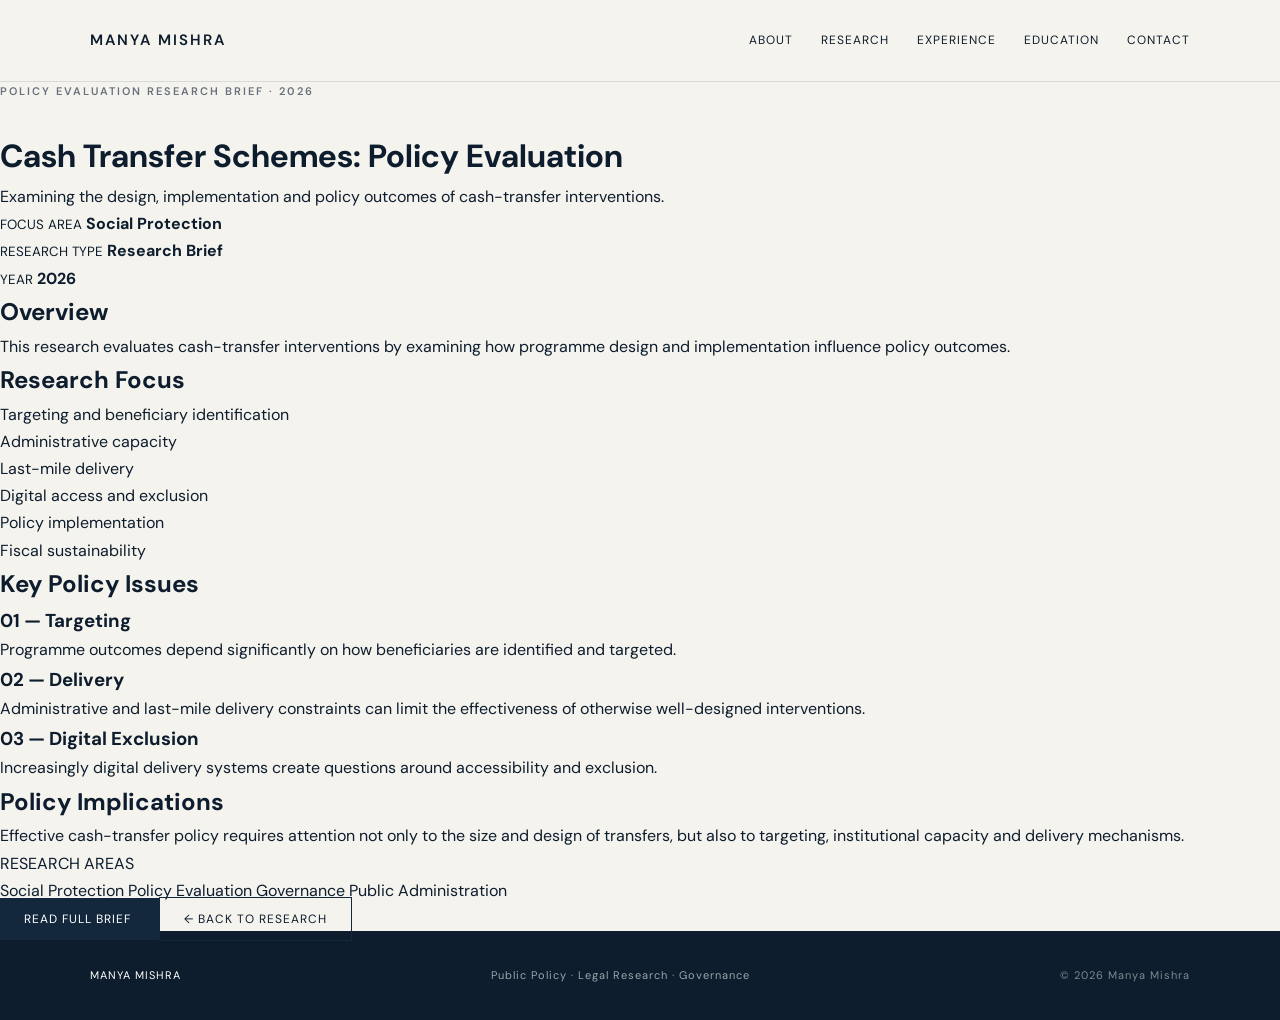
==== cash-transfers.html @ 199c8cf0 "Create cash-transfers.html" ====
<!DOCTYPE html>
<html lang="en">

<head>
    <meta charset="UTF-8">
    <meta name="viewport" content="width=device-width, initial-scale=1.0">

    <title>Cash Transfer Schemes | Manya Mishra</title>

    <link rel="stylesheet" href="policy.css">
</head>

<body>

<nav class="navbar">

    <a href="index.html" class="logo">
        MANYA MISHRA
    </a>

    <div class="nav-links">
        <a href="index.html#about">About</a>
        <a href="index.html#research">Research</a>
        <a href="index.html#experience">Experience</a>
        <a href="index.html#education">Education</a>
        <a href="index.html#contact">Contact</a>
    </div>

</nav>


<main class="research-page">

    <header class="research-hero">

        <p class="eyebrow">
            POLICY EVALUATION RESEARCH BRIEF · 2026
        </p>

        <h1>
            Cash Transfer Schemes:
            <span>Policy Evaluation</span>
        </h1>

        <p class="research-subtitle">
            Examining the design, implementation and policy outcomes
            of cash-transfer interventions.
        </p>

        <div class="research-meta">

            <div>
                <small>FOCUS AREA</small>
                <strong>Social Protection</strong>
            </div>

            <div>
                <small>RESEARCH TYPE</small>
                <strong>Research Brief</strong>
            </div>

            <div>
                <small>YEAR</small>
                <strong>2026</strong>
            </div>

        </div>

    </header>


    <section class="research-content">

        <div class="research-main">

            <h2>Overview</h2>

            <p>
                This research evaluates cash-transfer interventions
                by examining how programme design and implementation
                influence policy outcomes.
            </p>

            <h2>Research Focus</h2>

            <ul>
                <li>Targeting and beneficiary identification</li>
                <li>Administrative capacity</li>
                <li>Last-mile delivery</li>
                <li>Digital access and exclusion</li>
                <li>Policy implementation</li>
                <li>Fiscal sustainability</li>
            </ul>


            <h2>Key Policy Issues</h2>

            <div class="finding-box">
                <h3>01 — Targeting</h3>
                <p>
                    Programme outcomes depend significantly on how
                    beneficiaries are identified and targeted.
                </p>
            </div>

            <div class="finding-box">
                <h3>02 — Delivery</h3>
                <p>
                    Administrative and last-mile delivery constraints
                    can limit the effectiveness of otherwise well-designed
                    interventions.
                </p>
            </div>

            <div class="finding-box">
                <h3>03 — Digital Exclusion</h3>
                <p>
                    Increasingly digital delivery systems create questions
                    around accessibility and exclusion.
                </p>
            </div>


            <h2>Policy Implications</h2>

            <p>
                Effective cash-transfer policy requires attention not only
                to the size and design of transfers, but also to targeting,
                institutional capacity and delivery mechanisms.
            </p>

        </div>


        <aside class="research-sidebar">

            <p class="sidebar-label">
                RESEARCH AREAS
            </p>

            <span>Social Protection</span>
            <span>Policy Evaluation</span>
            <span>Governance</span>
            <span>Public Administration</span>

            <div class="research-actions">

                <a href="Cash-Transfer-Schemes.pdf"
                   target="_blank"
                   class="button dark">
                    Read Full Brief
                </a>

                <a href="index.html#research"
                   class="button outline">
                    ← Back to Research
                </a>

            </div>

        </aside>

    </section>

</main>


<footer>

    <div>MANYA MISHRA</div>

    <p>
        Public Policy · Legal Research · Governance
    </p>

    <span>© 2026 Manya Mishra</span>

</footer>

</body>
</html>
---- policy.css ----
@import url('https://fonts.googleapis.com/css2?family=DM+Sans:wght@400;500;600&family=Libre+Baskerville:wght@400;700&display=swap');

:root {
    --navy: #14283d;
    --navy-dark: #0d1d2d;
    --cream: #f5f3ee;
    --white: #ffffff;
    --grey: #68727d;
    --border: #d9d9d5;
    --light: #eeece7;
}

* {
    margin: 0;
    padding: 0;
    box-sizing: border-box;
}

html {
    scroll-behavior: smooth;
}

body {
    background: var(--cream);
    color: var(--navy-dark);
    font-family: "DM Sans", sans-serif;
    line-height: 1.7;
}

a {
    color: inherit;
}

.navbar {
    height: 82px;
    padding: 0 7%;
    display: flex;
    justify-content: space-between;
    align-items: center;
    border-bottom: 1px solid var(--border);
    background: rgba(245, 243, 238, 0.97);
    position: sticky;
    top: 0;
    z-index: 100;
}

.logo {
    text-decoration: none;
    font-size: 15px;
    font-weight: 600;
    letter-spacing: 2px;
}

.nav-links {
    display: flex;
    gap: 28px;
}

.nav-links a {
    text-decoration: none;
    font-size: 12px;
    text-transform: uppercase;
    letter-spacing: 1px;
}

.nav-links a:hover {
    color: var(--grey);
}


/* HERO */

.hero {
    min-height: 88vh;
    padding: 100px 7%;
    display: grid;
    grid-template-columns: 1fr 300px;
    gap: 80px;
    align-items: center;
    background: var(--cream);
}

.eyebrow {
    font-size: 11px;
    letter-spacing: 2px;
    font-weight: 600;
    color: var(--grey);
    margin-bottom: 28px;
}

.hero h1 {
    font-family: "Libre Baskerville", serif;
    font-size: clamp(65px, 9vw, 125px);
    line-height: 0.92;
    font-weight: 400;
    letter-spacing: -5px;
}

.hero h1 span {
    color: var(--navy);
}

.hero-title {
    margin-top: 38px;
    font-size: 17px;
    font-weight: 500;
}

.hero-description {
    max-width: 620px;
    margin-top: 15px;
    color: var(--grey);
    font-size: 17px;
}

.hero-buttons {
    display: flex;
    gap: 12px;
    margin-top: 35px;
}

.button {
    padding: 13px 24px;
    text-decoration: none;
    font-size: 12px;
    text-transform: uppercase;
    letter-spacing: 1px;
    transition: 0.2s;
}

.button.dark {
    background: var(--navy);
    color: white;
}

.button.dark:hover {
    background: var(--navy-dark);
}

.button.outline {
    border: 1px solid var(--navy);
}

.button.outline:hover {
    background: var(--navy);
    color: white;
}

.hero-side {
    border-left: 1px solid var(--border);
    padding-left: 30px;
}

.hero-side p {
    font-size: 10px;
    letter-spacing: 2px;
    color: var(--grey);
    margin-bottom: 22px;
}

.hero-side span {
    display: block;
    font-family: "Libre Baskerville", serif;
    font-size: 17px;
    margin-bottom: 12px;
}


/* SECTIONS */

.section {
    padding: 110px 7%;
}

.light-section {
    background: var(--light);
}

.section-heading {
    display: grid;
    grid-template-columns: 60px 1fr;
    gap: 25px;
    margin-bottom: 70px;
}

.section-heading span {
    color: var(--grey);
    font-size: 12px;
    padding-top: 12px;
}

.section-heading h2 {
    font-family: "Libre Baskerville", serif;
    font-size: clamp(35px, 5vw, 60px);
    font-weight: 400;
    line-height: 1.15;
}


/* ABOUT */

.about-content {
    display: grid;
    grid-template-columns: 1fr 1fr;
    gap: 100px;
    max-width: 1100px;
}

.large-text {
    font-family: "Libre Baskerville", serif;
    font-size: 27px;
    line-height: 1.5;
}

.about-text p {
    margin-bottom: 25px;
    color: var(--grey);
}


/* RESEARCH */

.research-grid {
    display: grid;
    grid-template-columns: repeat(3, 1fr);
    gap: 30px;
}

.research-card {
    border-top: 2px solid var(--navy);
    padding: 25px 0;
}

.card-number {
    font-family: "Libre Baskerville", serif;
    color: var(--grey);
    font-size: 14px;
    margin-bottom: 25px;
}

.card-category {
    color: var(--grey);
    font-size: 10px;
    letter-spacing: 1.5px;
    margin-bottom: 15px;
}

.research-card h3 {
    font-family: "Libre Baskerville", serif;
    font-size: 24px;
    font-weight: 400;
    line-height: 1.35;
    margin-bottom: 20px;
}

.research-card p:last-child {
    color: var(--grey);
    font-size: 14px;
}

.research-note {
    border-top: 1px solid var(--border);
    margin-top: 70px;
    padding-top: 25px;
    color: var(--grey);
    font-size: 14px;
}


/* EXPERIENCE */

.experience-item {
    display: grid;
    grid-template-columns: 200px 1fr;
    max-width: 1050px;
    border-top: 1px solid var(--border);
    padding: 35px 0;
}

.experience-date {
    font-size: 11px;
    letter-spacing: 1px;
    color: var(--grey);
}

.experience-type {
    font-size: 10px;
    letter-spacing: 1.5px;
    color: var(--grey);
}

.experience-main h3 {
    font-family: "Libre Baskerville", serif;
    font-size: 30px;
    font-weight: 400;
    margin-top: 8px;
}

.role {
    color: var(--grey);
    margin-bottom: 25px;
}

.experience-main ul {
    padding-left: 20px;
    color: var(--grey);
}

.experience-main li {
    margin-bottom: 10px;
}


/* EDUCATION */

.education-list {
    max-width: 1100px;
}

.education-item {
    display: grid;
    grid-template-columns: 200px 1fr;
    border-top: 1px solid var(--border);
    padding: 35px 0;
}

.education-year {
    color: var(--grey);
    font-size: 12px;
}

.education-item h3 {
    font-family: "Libre Baskerville", serif;
    font-weight: 400;
    font-size: 25px;
}

.education-item p {
    margin: 7px 0;
}

.education-item small {
    color: var(--grey);
}


/* INTERESTS */

.interest-grid {
    display: grid;
    grid-template-columns: repeat(2, 1fr);
    max-width: 900px;
}

.interest-grid div {
    padding: 22px 0;
    border-top: 1px solid var(--border);
    font-family: "Libre Baskerville", serif;
    font-size: 19px;
}


/* STATEMENT */

.statement-section {
    background: var(--navy);
    color: white;
    padding: 120px 7%;
}

.statement-section .eyebrow {
    color: #aeb8c2;
}

.statement-section h2 {
    max-width: 900px;
    font-family: "Libre Baskerville", serif;
    font-size: clamp(35px, 5vw, 65px);
    font-weight: 400;
    line-height: 1.25;
}


/* CONTACT */

.contact-section {
    min-height: 70vh;
}

.contact-content {
    max-width: 800px;
}

.contact-content > p {
    font-family: "Libre Baskerville", serif;
    font-size: 25px;
    line-height: 1.6;
}

.contact-links {
    display: flex;
    flex-direction: column;
    gap: 12px;
    margin-top: 40px;
}

.contact-links a {
    width: fit-content;
    text-decoration: none;
    border-bottom: 1px solid var(--navy);
    padding-bottom: 3px;
}

.contact-links a:hover {
    color: var(--grey);
}


/* FOOTER */

footer {
    background: var(--navy-dark);
    color: white;
    padding: 35px 7%;
    display: flex;
    justify-content: space-between;
    align-items: center;
    font-size: 11px;
    letter-spacing: 1px;
}

footer p {
    color: #9ba5ae;
}

footer span {
    color: #7f8992;
}


/* MOBILE */

@media (max-width: 800px) {

    .navbar {
        padding: 0 6%;
    }

    .nav-links {
        display: none;
    }

    .hero {
        grid-template-columns: 1fr;
        padding: 80px 6%;
        gap: 60px;
    }

    .hero h1 {
        font-size: 70px;
    }

    .hero-side {
        border-left: none;
        border-top: 1px solid var(--border);
        padding-left: 0;
        padding-top: 25px;
    }

    .section {
        padding: 80px 6%;
    }

    .about-content {
        grid-template-columns: 1fr;
        gap: 40px;
    }

    .research-grid {
        grid-template-columns: 1fr;
        gap: 50px;
    }

    .experience-item,
    .education-item {
        grid-template-columns: 1fr;
        gap: 15px;
    }

    .interest-grid {
        grid-template-columns: 1fr;
    }

    footer {
        flex-direction: column;
        align-items: flex-start;
        gap: 10px;
    }
}
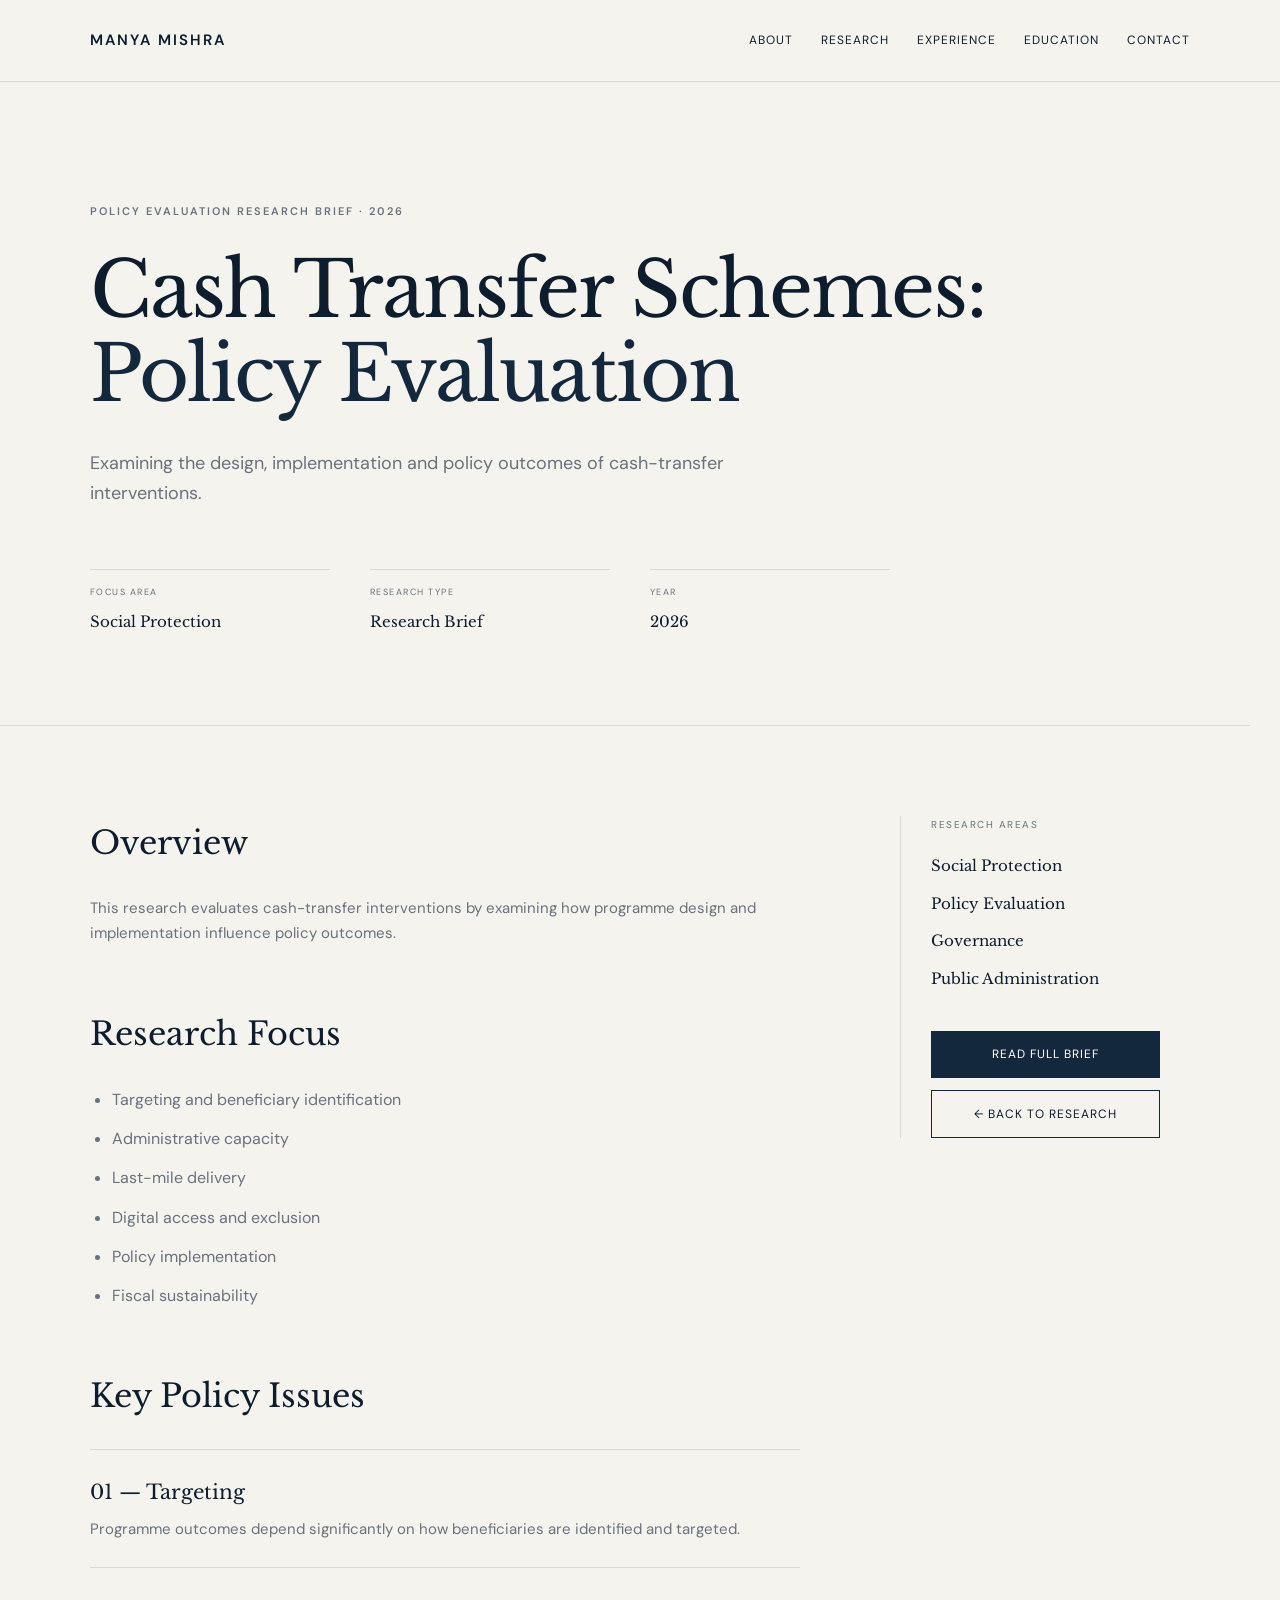
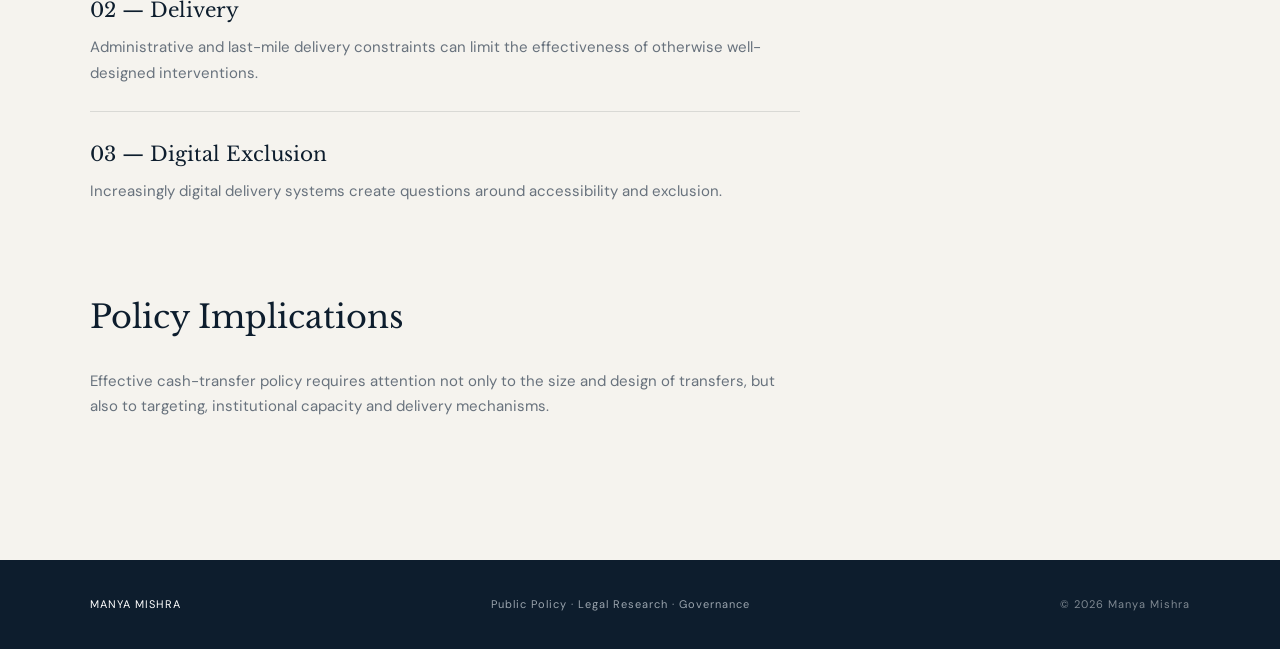
==== commit df3ad225: "Update cash-transfers.html" ====
--- a/cash-transfers.html
+++ b/cash-transfers.html
@@ -145,7 +145,7 @@
 
             <div class="research-actions">
 
-                <a href="Cash-Transfer-Schemes.pdf"
+                <a href="Cash-Transfer-Policy-Breif.pdf"
                    target="_blank"
                    class="button dark">
                     Read Full Brief
--- a/policy.css
+++ b/policy.css
@@ -10,6 +10,11 @@
     --light: #eeece7;
 }
 
+
+/* =========================
+   GLOBAL
+========================= */
+
 * {
     margin: 0;
     padding: 0;
@@ -30,6 +35,11 @@
 a {
     color: inherit;
 }
+
+
+/* =========================
+   NAVIGATION
+========================= */
 
 .navbar {
     height: 82px;
@@ -68,7 +78,9 @@
 }
 
 
-/* HERO */
+/* =========================
+   HERO
+========================= */
 
 .hero {
     min-height: 88vh;
@@ -119,6 +131,11 @@
     margin-top: 35px;
 }
 
+
+/* =========================
+   BUTTONS
+========================= */
+
 .button {
     padding: 13px 24px;
     text-decoration: none;
@@ -146,6 +163,11 @@
     color: white;
 }
 
+
+/* =========================
+   HERO SIDE
+========================= */
+
 .hero-side {
     border-left: 1px solid var(--border);
     padding-left: 30px;
@@ -166,7 +188,9 @@
 }
 
 
-/* SECTIONS */
+/* =========================
+   GENERAL SECTIONS
+========================= */
 
 .section {
     padding: 110px 7%;
@@ -197,7 +221,9 @@
 }
 
 
-/* ABOUT */
+/* =========================
+   ABOUT
+========================= */
 
 .about-content {
     display: grid;
@@ -218,44 +244,85 @@
 }
 
 
-/* RESEARCH */
-
-.research-grid {
+/* =========================
+   SELECTED RESEARCH
+========================= */
+
+.projects-grid {
     display: grid;
     grid-template-columns: repeat(3, 1fr);
     gap: 30px;
 }
 
-.research-card {
+.project-card {
     border-top: 2px solid var(--navy);
-    padding: 25px 0;
-}
-
-.card-number {
+    padding: 25px 0 30px;
+    display: flex;
+    flex-direction: column;
+    min-height: 390px;
+}
+
+.project-number {
     font-family: "Libre Baskerville", serif;
     color: var(--grey);
     font-size: 14px;
-    margin-bottom: 25px;
-}
-
-.card-category {
+    margin-bottom: 22px;
+}
+
+.project-type {
     color: var(--grey);
     font-size: 10px;
     letter-spacing: 1.5px;
+    text-transform: uppercase;
     margin-bottom: 15px;
 }
 
-.research-card h3 {
+.project-card h3 {
     font-family: "Libre Baskerville", serif;
     font-size: 24px;
     font-weight: 400;
     line-height: 1.35;
-    margin-bottom: 20px;
-}
-
-.research-card p:last-child {
+    margin-bottom: 18px;
+}
+
+.project-card > p:not(.project-type) {
     color: var(--grey);
     font-size: 14px;
+    line-height: 1.7;
+    margin-bottom: 22px;
+}
+
+.project-tags {
+    display: flex;
+    flex-wrap: wrap;
+    gap: 8px;
+    margin-top: auto;
+    margin-bottom: 22px;
+}
+
+.project-tags span {
+    border: 1px solid var(--border);
+    padding: 5px 9px;
+    font-size: 9px;
+    letter-spacing: 1px;
+    text-transform: uppercase;
+    color: var(--grey);
+}
+
+.project-link {
+    width: fit-content;
+    text-decoration: none;
+    font-size: 11px;
+    letter-spacing: 1px;
+    text-transform: uppercase;
+    border-bottom: 1px solid var(--navy);
+    padding-bottom: 3px;
+    transition: 0.2s;
+}
+
+.project-link:hover {
+    color: var(--grey);
+    border-color: var(--grey);
 }
 
 .research-note {
@@ -267,7 +334,9 @@
 }
 
 
-/* EXPERIENCE */
+/* =========================
+   EXPERIENCE
+========================= */
 
 .experience-item {
     display: grid;
@@ -311,7 +380,9 @@
 }
 
 
-/* EDUCATION */
+/* =========================
+   EDUCATION
+========================= */
 
 .education-list {
     max-width: 1100px;
@@ -344,7 +415,9 @@
 }
 
 
-/* INTERESTS */
+/* =========================
+   INTERESTS
+========================= */
 
 .interest-grid {
     display: grid;
@@ -360,7 +433,9 @@
 }
 
 
-/* STATEMENT */
+/* =========================
+   STATEMENT
+========================= */
 
 .statement-section {
     background: var(--navy);
@@ -381,7 +456,9 @@
 }
 
 
-/* CONTACT */
+/* =========================
+   CONTACT
+========================= */
 
 .contact-section {
     min-height: 70vh;
@@ -416,7 +493,9 @@
 }
 
 
-/* FOOTER */
+/* =========================
+   FOOTER
+========================= */
 
 footer {
     background: var(--navy-dark);
@@ -438,9 +517,177 @@
 }
 
 
-/* MOBILE */
+/* ==================================================
+   INDIVIDUAL RESEARCH PROJECT PAGES
+================================================== */
+
+.research-page {
+    background: var(--cream);
+}
+
+
+/* Research page hero */
+
+.research-hero {
+    padding: 120px 7% 90px;
+    border-bottom: 1px solid var(--border);
+    max-width: 1250px;
+}
+
+.research-hero h1 {
+    max-width: 1000px;
+    font-family: "Libre Baskerville", serif;
+    font-size: clamp(42px, 6vw, 78px);
+    line-height: 1.1;
+    font-weight: 400;
+    letter-spacing: -2px;
+}
+
+.research-hero h1 span {
+    color: var(--navy);
+}
+
+.research-subtitle {
+    max-width: 700px;
+    margin-top: 30px;
+    color: var(--grey);
+    font-size: 18px;
+}
+
+
+/* Research metadata */
+
+.research-meta {
+    display: grid;
+    grid-template-columns: repeat(3, 1fr);
+    max-width: 800px;
+    margin-top: 60px;
+    gap: 40px;
+}
+
+.research-meta div {
+    border-top: 1px solid var(--border);
+    padding-top: 15px;
+}
+
+.research-meta small {
+    display: block;
+    color: var(--grey);
+    font-size: 9px;
+    letter-spacing: 1.5px;
+    margin-bottom: 8px;
+}
+
+.research-meta strong {
+    font-family: "Libre Baskerville", serif;
+    font-size: 15px;
+    font-weight: 400;
+}
+
+
+/* Research content */
+
+.research-content {
+    display: grid;
+    grid-template-columns: minmax(0, 760px) 260px;
+    gap: 100px;
+    padding: 90px 7% 120px;
+    max-width: 1250px;
+}
+
+.research-main h2 {
+    font-family: "Libre Baskerville", serif;
+    font-size: 32px;
+    font-weight: 400;
+    margin: 60px 0 25px;
+}
+
+.research-main h2:first-child {
+    margin-top: 0;
+}
+
+.research-main p {
+    color: var(--grey);
+    font-size: 15px;
+    margin-bottom: 20px;
+}
+
+.research-main ul {
+    padding-left: 22px;
+    color: var(--grey);
+}
+
+.research-main li {
+    margin-bottom: 12px;
+}
+
+
+/* Findings */
+
+.finding-box {
+    border-top: 1px solid var(--border);
+    padding: 25px 0;
+}
+
+.finding-box h3 {
+    font-family: "Libre Baskerville", serif;
+    font-size: 20px;
+    font-weight: 400;
+    margin-bottom: 8px;
+}
+
+.finding-box p {
+    margin-bottom: 0;
+}
+
+
+/* Research sidebar */
+
+.research-sidebar {
+    border-left: 1px solid var(--border);
+    padding-left: 30px;
+    height: fit-content;
+    position: sticky;
+    top: 120px;
+}
+
+.sidebar-label {
+    font-size: 10px;
+    letter-spacing: 1.5px;
+    color: var(--grey);
+    margin-bottom: 20px;
+}
+
+.research-sidebar > span {
+    display: block;
+    font-family: "Libre Baskerville", serif;
+    font-size: 15px;
+    margin-bottom: 12px;
+}
+
+
+/* Research page buttons */
+
+.research-actions {
+    display: flex;
+    flex-direction: column;
+    gap: 12px;
+    margin-top: 40px;
+}
+
+.research-actions .button {
+    text-align: center;
+}
+
+
+/* ==================================================
+   MOBILE / TABLET
+================================================== */
 
 @media (max-width: 800px) {
+
+
+    /* Navigation */
 
     .navbar {
         padding: 0 6%;
@@ -449,6 +696,9 @@
     .nav-links {
         display: none;
     }
+
+
+    /* Homepage hero */
 
     .hero {
         grid-template-columns: 1fr;
@@ -467,19 +717,35 @@
         padding-top: 25px;
     }
 
+
+    /* General sections */
+
     .section {
         padding: 80px 6%;
     }
+
+
+    /* About */
 
     .about-content {
         grid-template-columns: 1fr;
         gap: 40px;
     }
 
-    .research-grid {
+
+    /* Research cards */
+
+    .projects-grid {
         grid-template-columns: 1fr;
         gap: 50px;
     }
+
+    .project-card {
+        min-height: auto;
+    }
+
+
+    /* Experience & education */
 
     .experience-item,
     .education-item {
@@ -487,13 +753,52 @@
         gap: 15px;
     }
 
+
+    /* Interests */
+
     .interest-grid {
         grid-template-columns: 1fr;
     }
+
+
+    /* Research project page */
+
+    .research-hero {
+        padding: 80px 6% 60px;
+    }
+
+    .research-hero h1 {
+        font-size: 42px;
+        letter-spacing: -1px;
+    }
+
+    .research-content {
+        grid-template-columns: 1fr;
+        padding: 60px 6% 80px;
+        gap: 60px;
+    }
+
+    .research-meta {
+        grid-template-columns: 1fr;
+        gap: 25px;
+        margin-top: 40px;
+    }
+
+    .research-sidebar {
+        border-left: none;
+        border-top: 1px solid var(--border);
+        padding-left: 0;
+        padding-top: 30px;
+        position: static;
+    }
+
+
+    /* Footer */
 
     footer {
         flex-direction: column;
         align-items: flex-start;
         gap: 10px;
     }
-}
+
+}
